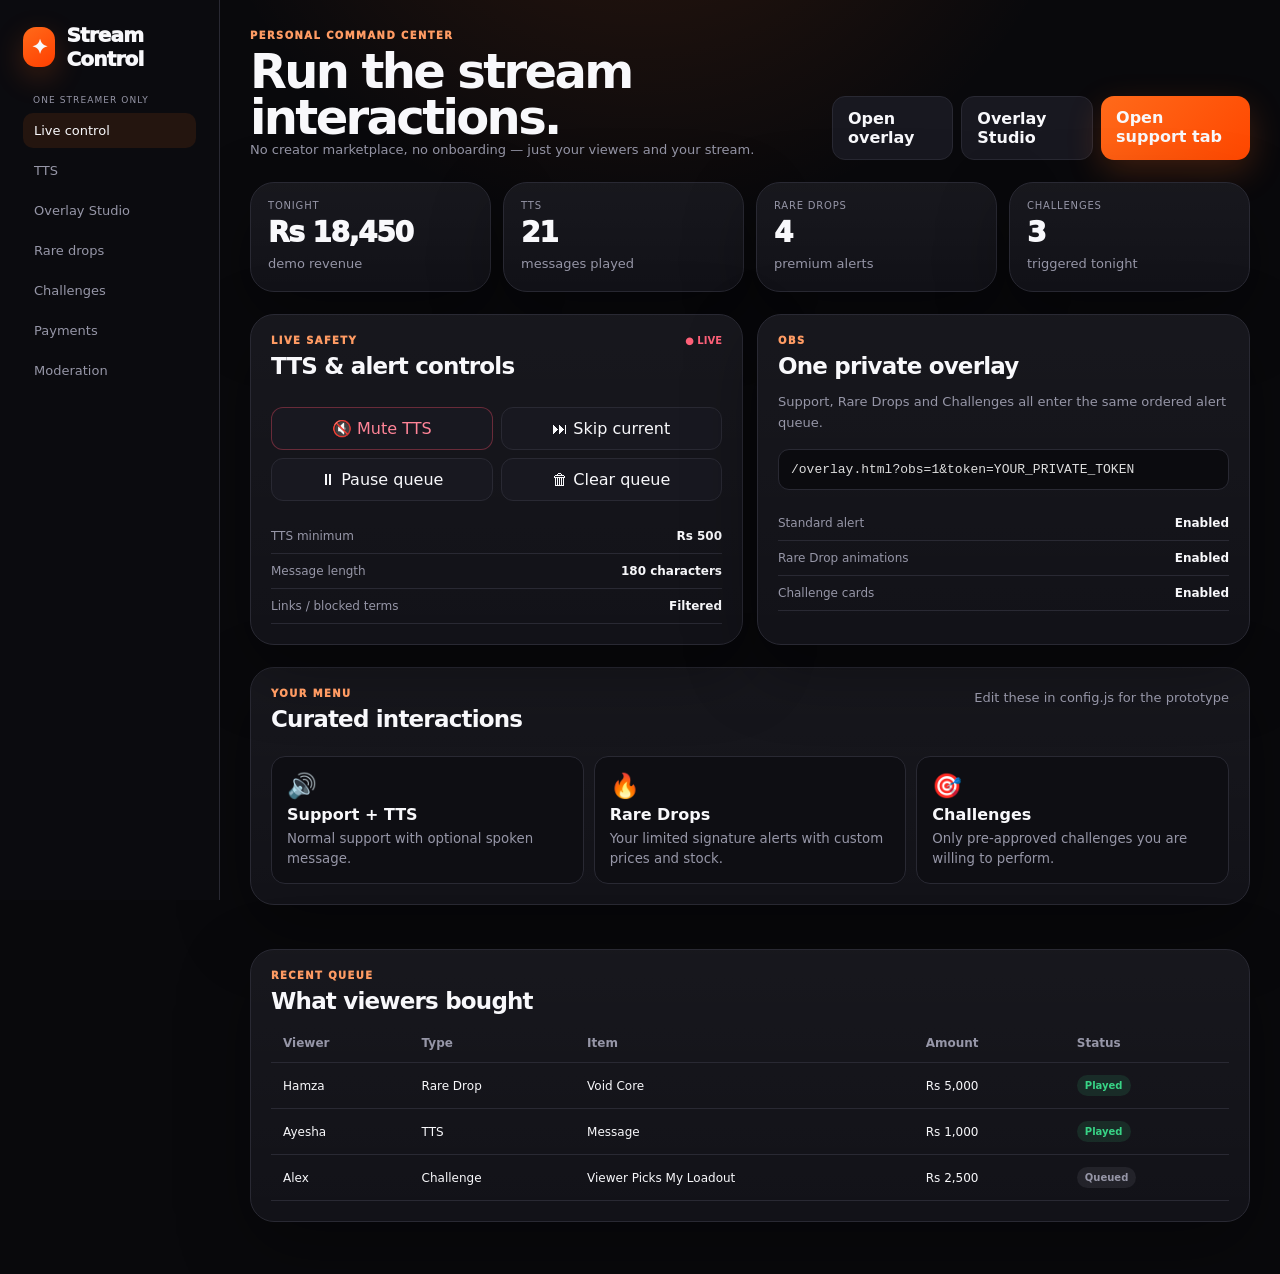
==== dashboard.html @ 55d6e889 "Add files via upload" ====
<!doctype html>
<html lang="en">
<head>
  <meta charset="utf-8"><meta name="viewport" content="width=device-width,initial-scale=1">
  <title>Personal Stream Control</title><link rel="stylesheet" href="styles.css">
</head>
<body>
<div class="dashboard">
  <aside class="sidebar">
    <div class="brand"><div class="brandmark">✦</div><span>Stream Control</span></div>
    <div class="side-caption">ONE STREAMER ONLY</div>
    <div class="sideitem active">Live control</div>
    <div class="sideitem">TTS</div>
    <div class="sideitem"><a href="overlay-editor.html" style="color:inherit;text-decoration:none">Overlay Studio</a></div>
    <div class="sideitem">Rare drops</div>
    <div class="sideitem">Challenges</div>
    <div class="sideitem">Payments</div>
    <div class="sideitem">Moderation</div>
  </aside>

  <main class="main">
    <div class="nav dashboard-head">
      <div><div class="eyebrow">PERSONAL COMMAND CENTER</div><h1>Run the stream interactions.</h1><div class="sub">No creator marketplace, no onboarding — just your viewers and your stream.</div></div>
      <div class="head-actions"><a class="btn" href="overlay.html">Open overlay</a><a class="btn" href="overlay-editor.html">Overlay Studio</a><a class="btn primary" href="index.html">Open support tab</a></div>
    </div>

    <section class="section compact-section"><div class="metrics">
      <div class="panel metric"><div class="k">Tonight</div><div class="v">Rs 18,450</div><div class="sub">demo revenue</div></div>
      <div class="panel metric"><div class="k">TTS</div><div class="v">21</div><div class="sub">messages played</div></div>
      <div class="panel metric"><div class="k">Rare drops</div><div class="v">4</div><div class="sub">premium alerts</div></div>
      <div class="panel metric"><div class="k">Challenges</div><div class="v">3</div><div class="sub">triggered tonight</div></div>
    </div></section>

    <section class="dashboard-grid">
      <div class="panel control-panel">
        <div class="panel-title"><div><div class="eyebrow">LIVE SAFETY</div><h2>TTS & alert controls</h2></div><span class="status-live">● LIVE</span></div>
        <div class="big-controls">
          <button class="control-btn danger">🔇 Mute TTS</button>
          <button class="control-btn">⏭ Skip current</button>
          <button class="control-btn">⏸ Pause queue</button>
          <button class="control-btn">🗑 Clear queue</button>
        </div>
        <div class="setting-row"><span>TTS minimum</span><strong>Rs 500</strong></div>
        <div class="setting-row"><span>Message length</span><strong>180 characters</strong></div>
        <div class="setting-row"><span>Links / blocked terms</span><strong>Filtered</strong></div>
      </div>

      <div class="panel control-panel">
        <div class="eyebrow">OBS</div><h2>One private overlay</h2>
        <p class="sub">Support, Rare Drops and Challenges all enter the same ordered alert queue.</p>
        <code class="codebox">/overlay.html?obs=1&amp;token=YOUR_PRIVATE_TOKEN</code>
        <div class="setting-row"><span>Standard alert</span><strong>Enabled</strong></div>
        <div class="setting-row"><span>Rare Drop animations</span><strong>Enabled</strong></div>
        <div class="setting-row"><span>Challenge cards</span><strong>Enabled</strong></div>
      </div>
    </section>

    <section class="section compact-section">
      <div class="panel control-panel">
        <div class="panel-title"><div><div class="eyebrow">YOUR MENU</div><h2>Curated interactions</h2></div><span class="sub">Edit these in config.js for the prototype</span></div>
        <div class="dashboard-menu-grid">
          <div class="menu-block"><span>🔊</span><b>Support + TTS</b><small>Normal support with optional spoken message.</small></div>
          <div class="menu-block"><span>🔥</span><b>Rare Drops</b><small>Your limited signature alerts with custom prices and stock.</small></div>
          <div class="menu-block"><span>🎯</span><b>Challenges</b><small>Only pre-approved challenges you are willing to perform.</small></div>
        </div>
      </div>
    </section>

    <section class="section compact-section">
      <div class="panel control-panel">
        <div class="eyebrow">RECENT QUEUE</div><h2>What viewers bought</h2>
        <table class="table"><thead><tr><th>Viewer</th><th>Type</th><th>Item</th><th>Amount</th><th>Status</th></tr></thead><tbody>
          <tr><td>Hamza</td><td>Rare Drop</td><td>Void Core</td><td>Rs 5,000</td><td><span class="badge">Played</span></td></tr>
          <tr><td>Ayesha</td><td>TTS</td><td>Message</td><td>Rs 1,000</td><td><span class="badge">Played</span></td></tr>
          <tr><td>Alex</td><td>Challenge</td><td>Viewer Picks My Loadout</td><td>Rs 2,500</td><td><span class="badge neutral">Queued</span></td></tr>
        </tbody></table>
      </div>
    </section>
  </main>
</div>
</body>
</html>
---- styles.css ----
:root{--bg:#09090c;--panel:#121218;--panel2:#181820;--text:#f8f8fb;--muted:#9696a7;--accent:#ff6a1a;--accent2:#ff9b63;--ok:#38d486;--border:#292933;--danger:#ff4d67;--shadow:0 24px 70px rgba(0,0,0,.34)}*{box-sizing:border-box}html{scroll-behavior:smooth}body{margin:0;background:radial-gradient(circle at 50% -18%,rgba(255,106,26,.16),transparent 28%),var(--bg);color:var(--text);font-family:Inter,ui-sans-serif,system-ui,-apple-system,BlinkMacSystemFont,"Segoe UI",sans-serif}button,input,textarea{font:inherit}.support-shell{max-width:1120px;margin:0 auto;padding:28px 28px 48px}.topbar,.nav{display:flex;justify-content:space-between;align-items:center;gap:16px}.brand{display:flex;align-items:center;gap:11px;font-size:20px;font-weight:950;letter-spacing:-.04em}.brandmark{width:40px;height:40px;border-radius:13px;background:linear-gradient(145deg,var(--accent),#ff3f00);display:grid;place-items:center;box-shadow:0 10px 30px rgba(255,106,26,.22)}.live-chip{display:flex;align-items:center;gap:8px;padding:9px 12px;border:1px solid var(--border);border-radius:999px;background:rgba(18,18,24,.7);font-size:11px;font-weight:900;letter-spacing:.08em}.live-chip span{width:7px;height:7px;background:#ff415f;border-radius:50%;box-shadow:0 0 12px #ff415f}.panel,.panel-soft{background:linear-gradient(180deg,rgba(255,255,255,.025),transparent),var(--panel);border:1px solid var(--border);box-shadow:var(--shadow)}.panel{border-radius:24px}.panel-soft{border-radius:18px}.stream-head{margin-top:24px;padding:18px 20px;display:flex;justify-content:space-between;align-items:center;gap:18px}.profile{display:flex;align-items:center;gap:14px}.avatar{width:52px;height:52px;border-radius:16px;background:linear-gradient(145deg,#292934,#101015);display:grid;place-items:center;font-size:25px}.name{font-size:20px;font-weight:950}.verified{color:#58a8ff}.sub,.mini-note{color:var(--muted);font-size:13px;line-height:1.55}.mini-note{max-width:340px;text-align:right}.interaction-tabs{display:grid;grid-template-columns:repeat(3,1fr);gap:10px;margin:18px 0 30px}.interaction-tab{border:1px solid var(--border);background:#101015;color:var(--text);border-radius:16px;padding:14px 16px;display:grid;grid-template-columns:auto 1fr;grid-template-rows:auto auto;column-gap:10px;text-align:left;cursor:pointer;transition:.2s}.interaction-tab>span{grid-row:1/3;font-size:24px;align-self:center}.interaction-tab strong{font-size:14px}.interaction-tab small{color:var(--muted);margin-top:2px}.interaction-tab.active{border-color:rgba(255,106,26,.68);background:rgba(255,106,26,.09);box-shadow:0 0 0 1px rgba(255,106,26,.12) inset}.interaction-panel{display:none}.interaction-panel.active{display:block;animation:fadeUp .3s ease}.section-heading{display:flex;justify-content:space-between;align-items:flex-end;gap:20px;margin:0 0 22px}.eyebrow{color:var(--accent2);font-size:10px;font-weight:950;letter-spacing:.14em;margin-bottom:7px}.section-heading h1,.dashboard-head h1{font-size:clamp(36px,6vw,64px);line-height:.96;letter-spacing:-.055em;margin:0}.section-heading h1 span{color:var(--accent)}.section-copy{color:var(--muted);max-width:680px;line-height:1.55;margin:12px 0 0}.price-pill{background:rgba(255,106,26,.09);border:1px solid rgba(255,106,26,.3);border-radius:999px;padding:10px 14px;color:var(--muted);font-size:12px;white-space:nowrap}.price-pill b{color:var(--text)}.two-col{display:grid;grid-template-columns:1.35fr .65fr;gap:16px;align-items:start}.content-card,.checkout-card{padding:22px}.checkout-card{position:sticky;top:20px}.label{font-size:12px;font-weight:800;color:var(--muted);margin-bottom:8px}.gap-top{margin-top:14px}.amounts{display:grid;grid-template-columns:repeat(4,1fr);gap:9px;margin-bottom:10px}.amount{padding:13px 8px;border:1px solid var(--border);border-radius:13px;background:var(--panel2);color:var(--text);font-weight:900;cursor:pointer}.amount.active{border-color:var(--accent);background:rgba(255,106,26,.11);box-shadow:0 0 0 1px rgba(255,106,26,.22) inset}.field{width:100%;border:1px solid var(--border);background:#0d0d12;color:var(--text);border-radius:13px;padding:13px 14px;outline:none}.field:focus{border-color:var(--accent)}textarea.field{resize:vertical}.message-meta{text-align:right;color:var(--muted);font-size:11px;margin-top:5px}.tts-card{margin-top:12px;border:1px solid rgba(255,106,26,.4);border-radius:15px;padding:13px;display:flex;align-items:center;gap:11px;background:rgba(255,106,26,.065);cursor:pointer}.tts-card.disabled{opacity:.45;border-color:var(--border);background:var(--panel2);cursor:not-allowed}.tts-card input{accent-color:var(--accent);width:18px;height:18px}.tts-icon{font-size:22px}.tts-copy{display:flex;flex-direction:column;flex:1}.tts-copy strong{font-size:13px}.tts-copy small{color:var(--muted);font-size:11px;margin-top:2px}.tts-status,.tts-mini{border-radius:999px;background:rgba(255,106,26,.13);color:var(--accent2);font-size:9px;font-weight:950;letter-spacing:.08em;padding:5px 7px}.checkout-price{font-size:38px;font-weight:950;letter-spacing:-.05em;margin:7px 0 20px}.summary-line{display:flex;justify-content:space-between;gap:18px;border-bottom:1px solid var(--border);padding:11px 0;font-size:12px}.summary-line span{color:var(--muted)}.summary-line b{text-align:right}.divider{height:12px}.btn{border:1px solid var(--border);border-radius:13px;background:var(--panel2);color:var(--text);padding:12px 15px;text-decoration:none;font-weight:850;cursor:pointer}.btn.primary{border:0;background:linear-gradient(135deg,var(--accent),#ff4700);box-shadow:0 12px 34px rgba(255,106,26,.22)}.btn:disabled{opacity:.4;cursor:not-allowed}.full{width:100%}.payment-hints{display:flex;justify-content:space-between;gap:10px;color:var(--muted);font-size:10px;margin-top:12px}.notice{color:var(--ok);font-size:11px;line-height:1.5;margin-top:10px}.card-grid{display:grid;grid-template-columns:repeat(3,1fr);gap:14px}.shop-card{border:1px solid var(--border);border-radius:22px;background:linear-gradient(180deg,rgba(255,255,255,.025),transparent),var(--panel);color:var(--text);padding:20px;text-align:left;cursor:pointer;box-shadow:var(--shadow);min-height:260px;transition:.2s;display:flex;flex-direction:column}.shop-card:hover{transform:translateY(-3px);border-color:#444450}.shop-card.selected{border-color:var(--accent);box-shadow:0 0 0 1px rgba(255,106,26,.25) inset,0 20px 60px rgba(0,0,0,.35)}.shop-card-top,.shop-card-bottom{display:flex;align-items:center;justify-content:space-between;gap:12px}.shop-icon{font-size:38px}.rarity-tag,.challenge-tag{font-size:9px;font-weight:950;letter-spacing:.12em;padding:6px 8px;border-radius:999px;background:rgba(255,106,26,.12);color:var(--accent2)}.rarity-epic .rarity-tag{background:rgba(160,97,255,.14);color:#c6a4ff}.rarity-legendary .rarity-tag{background:rgba(255,198,74,.14);color:#ffd370}.shop-card h3{font-size:23px;letter-spacing:-.035em;margin:24px 0 8px}.shop-card p{color:var(--muted);font-size:13px;line-height:1.55;margin:0;flex:1}.shop-card-bottom{border-top:1px solid var(--border);padding-top:15px;margin-top:20px}.shop-card-bottom b{font-size:18px}.shop-card-bottom span{color:var(--muted);font-size:11px}.rules{color:#c6c6d2;font-size:11px;line-height:1.45;background:#0d0d12;border-radius:10px;padding:9px;margin-top:12px}.challenge-tag{background:rgba(63,190,255,.12);color:#84d9ff}.purchase-drawer{margin-top:16px;padding:18px;display:grid;grid-template-columns:.8fr 1.2fr;gap:18px;align-items:center}.purchase-drawer h3{margin:0 0 6px;font-size:19px}.drawer-actions{display:grid;grid-template-columns:1fr 1.3fr auto;gap:8px}.compact{padding:11px 12px}.support-footer{display:flex;justify-content:center;gap:22px;flex-wrap:wrap;color:var(--muted);font-size:11px;padding:34px 0 0}.dashboard{display:grid;grid-template-columns:220px 1fr;min-height:100vh}.sidebar{border-right:1px solid var(--border);padding:23px;background:#0b0b0f;position:sticky;top:0;height:100vh}.side-caption{font-size:9px;letter-spacing:.12em;color:var(--muted);margin:24px 10px 8px}.sideitem{padding:10px 11px;margin:5px 0;border-radius:10px;color:var(--muted);font-size:13px}.sideitem.active{color:var(--text);background:rgba(255,106,26,.1)}.main{padding:30px}.dashboard-head{align-items:flex-end}.dashboard-head h1{font-size:48px}.head-actions{display:flex;gap:8px}.section{padding:32px 0}.compact-section{padding:22px 0}.metrics{display:grid;grid-template-columns:repeat(4,1fr);gap:12px}.metric{padding:17px}.metric .k{color:var(--muted);font-size:10px;text-transform:uppercase;letter-spacing:.08em}.metric .v{font-size:28px;font-weight:950;letter-spacing:-.045em;margin:5px 0}.dashboard-grid{display:grid;grid-template-columns:1fr 1fr;gap:14px}.control-panel{padding:20px}.panel-title{display:flex;justify-content:space-between;gap:12px;align-items:flex-start}.control-panel h2{margin:0 0 10px;font-size:23px;letter-spacing:-.035em}.status-live{font-size:10px;font-weight:900;color:#ff6179}.big-controls{display:grid;grid-template-columns:1fr 1fr;gap:8px;margin:18px 0}.control-btn{border:1px solid var(--border);background:var(--panel2);color:var(--text);border-radius:12px;padding:11px;cursor:pointer}.control-btn.danger{border-color:rgba(255,77,103,.35);color:#ff8497}.setting-row{display:flex;justify-content:space-between;gap:12px;padding:10px 0;border-bottom:1px solid var(--border);font-size:12px}.setting-row span{color:var(--muted)}.codebox{display:block;padding:12px;background:#0b0b0f;border:1px solid var(--border);border-radius:11px;color:#ddd;margin:16px 0;overflow:auto}.dashboard-menu-grid{display:grid;grid-template-columns:repeat(3,1fr);gap:10px;margin-top:14px}.menu-block{background:#0e0e13;border:1px solid var(--border);border-radius:14px;padding:15px;display:grid;gap:5px}.menu-block span{font-size:24px}.menu-block small{color:var(--muted);line-height:1.45}.table{width:100%;border-collapse:collapse;margin-top:10px}.table th,.table td{text-align:left;border-bottom:1px solid var(--border);padding:12px;font-size:12px}.table th{color:var(--muted)}.badge{display:inline-flex;background:rgba(56,212,134,.12);color:var(--ok);padding:5px 8px;border-radius:999px;font-size:10px;font-weight:850}.badge.neutral{background:rgba(150,150,167,.12);color:var(--muted)}.overlay-body{background:transparent;overflow:hidden}.alertbox{width:700px;max-width:90vw;margin:80px auto;opacity:0;transform:translateY(25px) scale(.96);background:linear-gradient(145deg,rgba(18,18,24,.97),rgba(8,8,11,.95));border:1px solid rgba(255,106,26,.45);border-radius:28px;padding:22px 24px;display:flex;align-items:center;gap:20px;box-shadow:0 28px 80px rgba(0,0,0,.5),0 0 55px rgba(255,106,26,.13)}.alertbox.show{animation:alertIn .5s cubic-bezier(.2,.9,.25,1) forwards}.flare{width:82px;height:82px;flex:0 0 82px;border-radius:24px;background:radial-gradient(circle at 38% 30%,#ffd2b4,var(--accent) 38%,#8d2b00);display:grid;place-items:center;font-size:38px;box-shadow:0 0 35px rgba(255,106,26,.45)}.alertcopy{min-width:0}.alert-label{font-size:9px;font-weight:950;letter-spacing:.14em;color:var(--accent2);margin-bottom:4px}.who{font-size:24px;font-weight:950;letter-spacing:-.035em}.amt{color:var(--accent)}.event-title{font-size:21px;font-weight:900;margin-top:3px}.msg{font-size:14px;color:#d0d0d9;margin-top:6px}.tts-mini{display:inline-flex;margin-top:9px}.alert-epic{border-color:rgba(169,109,255,.7);box-shadow:0 28px 80px rgba(0,0,0,.5),0 0 85px rgba(135,79,255,.22)}.alert-epic .flare{background:radial-gradient(circle at 38% 30%,#e5d4ff,#8749e9 42%,#26113d)}.alert-epic .alert-label{color:#cbaaff}.alert-legendary{border-color:rgba(255,205,91,.78);box-shadow:0 28px 80px rgba(0,0,0,.5),0 0 100px rgba(255,184,61,.25)}.alert-legendary .flare{background:radial-gradient(circle at 38% 30%,#fff2b8,#e4a52b 42%,#6d3f00)}.alert-legendary .alert-label{color:#ffd778}.alert-challenge{border-color:rgba(90,204,255,.65);box-shadow:0 28px 80px rgba(0,0,0,.5),0 0 70px rgba(70,186,255,.18)}.alert-challenge .flare{background:radial-gradient(circle at 38% 30%,#d3f4ff,#2ba6de 42%,#073c5b)}.alert-challenge .alert-label{color:#82d7ff}.overlay-controls{position:fixed;bottom:14px;left:50%;transform:translateX(-50%);display:flex;gap:6px;opacity:.2}.overlay-controls:hover{opacity:1}.overlay-controls button{border:1px solid #333;background:#111;color:#eee;border-radius:8px;padding:6px 8px;font-size:10px}@keyframes alertIn{to{opacity:1;transform:none}}@keyframes fadeUp{from{opacity:0;transform:translateY(7px)}to{opacity:1;transform:none}}@media(max-width:900px){.two-col,.dashboard-grid{grid-template-columns:1fr}.checkout-card{position:static}.card-grid{grid-template-columns:1fr 1fr}.purchase-drawer{grid-template-columns:1fr}.drawer-actions{grid-template-columns:1fr}.metrics{grid-template-columns:1fr 1fr}.dashboard{grid-template-columns:1fr}.sidebar{display:none}.dashboard-menu-grid{grid-template-columns:1fr}}
@media(max-width:620px){.support-shell,.main{padding:18px}.stream-head{align-items:flex-start}.mini-note{display:none}.interaction-tabs{grid-template-columns:1fr}.interaction-tab{padding:11px 13px}.section-heading{align-items:flex-start;flex-direction:column}.amounts{grid-template-columns:1fr 1fr}.card-grid,.metrics{grid-template-columns:1fr}.payment-hints,.support-footer{flex-direction:column}.dashboard-head{align-items:flex-start;flex-direction:column}.dashboard-head h1{font-size:38px}.head-actions{width:100%}.head-actions .btn{flex:1;text-align:center}.alertbox{margin-top:40px;padding:16px}.flare{width:64px;height:64px;flex-basis:64px;border-radius:19px}.who{font-size:18px}}

.drop-media{width:110px;height:110px;flex:0 0 110px;border-radius:20px;overflow:hidden;background:#07070a;border:1px solid rgba(255,255,255,.08)}.drop-media img,.drop-media video{width:100%;height:100%;object-fit:cover;display:block}.drop-media[hidden]{display:none}@media(max-width:620px){.drop-media{width:76px;height:76px;flex-basis:76px}}

/* Viewer demo alerts */
.demo-tab-btn{position:relative}.demo-tab-btn::after{content:'FREE';position:absolute;right:9px;top:8px;font-size:8px;font-weight:950;letter-spacing:.08em;color:#9ef0bf;background:rgba(56,212,134,.12);border:1px solid rgba(56,212,134,.2);padding:3px 5px;border-radius:999px}.demo-live-pill{display:inline-flex;align-items:center;gap:8px;border:1px solid rgba(56,212,134,.25);background:rgba(56,212,134,.07);color:#9ef0bf;border-radius:999px;padding:9px 12px;font-size:10px;font-weight:900;letter-spacing:.08em}.demo-live-pill span{width:7px;height:7px;border-radius:50%;background:#38d486;box-shadow:0 0 14px rgba(56,212,134,.75)}.demo-type-grid{display:grid;grid-template-columns:repeat(3,1fr);gap:10px}.demo-type{border:1px solid var(--border);background:#0d0d12;color:var(--text);border-radius:16px;padding:14px;text-align:left;cursor:pointer;display:flex;flex-direction:column;gap:5px;min-height:118px;transition:.18s}.demo-type:hover{transform:translateY(-2px);border-color:#444450}.demo-type.active{border-color:var(--accent);background:rgba(255,106,26,.08);box-shadow:0 0 0 1px rgba(255,106,26,.16) inset}.demo-type-icon{font-size:26px}.demo-type strong{font-size:12px}.demo-type small{font-size:10px;color:var(--muted);line-height:1.35}.demo-preview-icon{font-size:52px;margin:5px 0 10px}.demo-send-card h3{font-size:25px;margin:0 0 8px}.demo-viewer-notice{min-height:38px;margin-top:12px;border-radius:11px;padding:10px 11px;font-size:11px;line-height:1.45;display:none}.demo-viewer-notice.show{display:block}.demo-viewer-notice.ok{background:rgba(56,212,134,.09);border:1px solid rgba(56,212,134,.22);color:#9ef0bf}.demo-viewer-notice.error{background:rgba(255,77,103,.08);border:1px solid rgba(255,77,103,.2);color:#ff9cab}.demo-disclaimer{font-size:9px;color:var(--muted);line-height:1.45;margin-top:10px}.btn.cooldown{opacity:.55;cursor:not-allowed}.demo-offline{opacity:.55;pointer-events:none}@media(max-width:900px){.demo-type-grid{grid-template-columns:1fr}}@media(max-width:620px){.demo-tab-btn::after{right:6px;top:5px}.demo-type-grid{grid-template-columns:1fr}.demo-preview-icon{font-size:42px}}
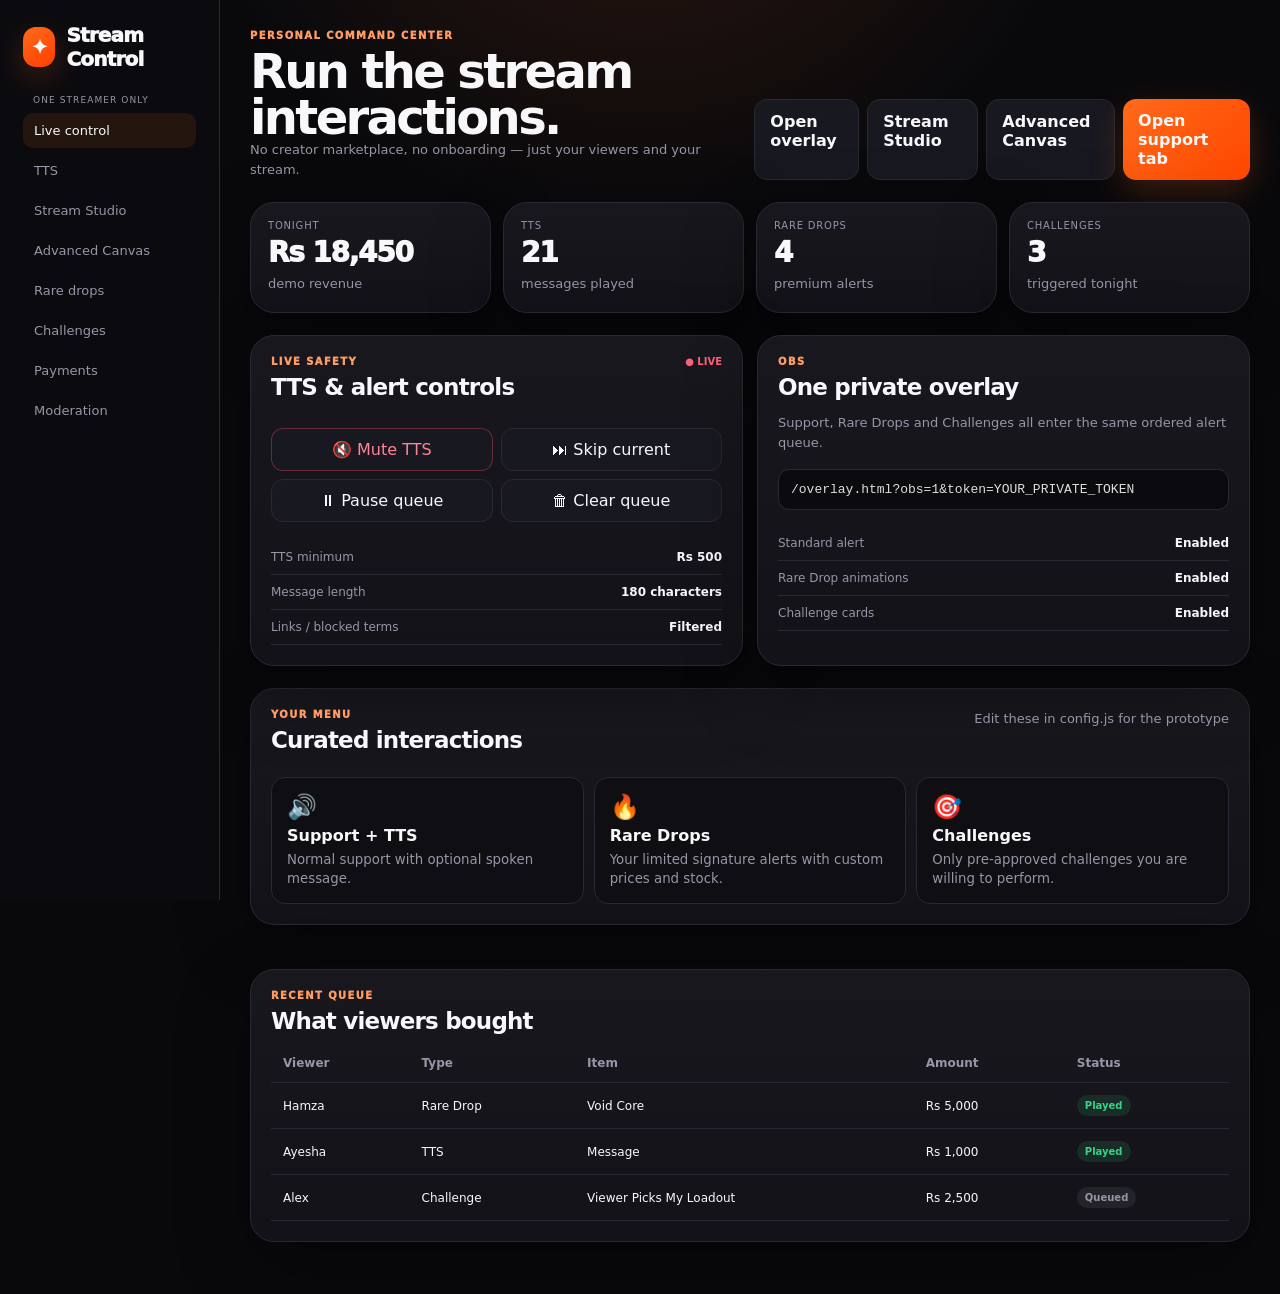
==== commit ca86dc76: "Add files via upload" ====
--- a/dashboard.html
+++ b/dashboard.html
@@ -11,7 +11,8 @@
     <div class="side-caption">ONE STREAMER ONLY</div>
     <div class="sideitem active">Live control</div>
     <div class="sideitem">TTS</div>
-    <div class="sideitem"><a href="overlay-editor.html" style="color:inherit;text-decoration:none">Overlay Studio</a></div>
+    <div class="sideitem"><a href="stream-studio.html" style="color:inherit;text-decoration:none">Stream Studio</a></div>
+    <div class="sideitem"><a href="overlay-editor.html" style="color:inherit;text-decoration:none">Advanced Canvas</a></div>
     <div class="sideitem">Rare drops</div>
     <div class="sideitem">Challenges</div>
     <div class="sideitem">Payments</div>
@@ -21,7 +22,7 @@
   <main class="main">
     <div class="nav dashboard-head">
       <div><div class="eyebrow">PERSONAL COMMAND CENTER</div><h1>Run the stream interactions.</h1><div class="sub">No creator marketplace, no onboarding — just your viewers and your stream.</div></div>
-      <div class="head-actions"><a class="btn" href="overlay.html">Open overlay</a><a class="btn" href="overlay-editor.html">Overlay Studio</a><a class="btn primary" href="index.html">Open support tab</a></div>
+      <div class="head-actions"><a class="btn" href="overlay.html">Open overlay</a><a class="btn" href="stream-studio.html">Stream Studio</a><a class="btn" href="overlay-editor.html">Advanced Canvas</a><a class="btn primary" href="index.html">Open support tab</a></div>
     </div>
 
     <section class="section compact-section"><div class="metrics">
--- a/styles.css
+++ b/styles.css
@@ -5,3 +5,12 @@
 
 /* Viewer demo alerts */
 .demo-tab-btn{position:relative}.demo-tab-btn::after{content:'FREE';position:absolute;right:9px;top:8px;font-size:8px;font-weight:950;letter-spacing:.08em;color:#9ef0bf;background:rgba(56,212,134,.12);border:1px solid rgba(56,212,134,.2);padding:3px 5px;border-radius:999px}.demo-live-pill{display:inline-flex;align-items:center;gap:8px;border:1px solid rgba(56,212,134,.25);background:rgba(56,212,134,.07);color:#9ef0bf;border-radius:999px;padding:9px 12px;font-size:10px;font-weight:900;letter-spacing:.08em}.demo-live-pill span{width:7px;height:7px;border-radius:50%;background:#38d486;box-shadow:0 0 14px rgba(56,212,134,.75)}.demo-type-grid{display:grid;grid-template-columns:repeat(3,1fr);gap:10px}.demo-type{border:1px solid var(--border);background:#0d0d12;color:var(--text);border-radius:16px;padding:14px;text-align:left;cursor:pointer;display:flex;flex-direction:column;gap:5px;min-height:118px;transition:.18s}.demo-type:hover{transform:translateY(-2px);border-color:#444450}.demo-type.active{border-color:var(--accent);background:rgba(255,106,26,.08);box-shadow:0 0 0 1px rgba(255,106,26,.16) inset}.demo-type-icon{font-size:26px}.demo-type strong{font-size:12px}.demo-type small{font-size:10px;color:var(--muted);line-height:1.35}.demo-preview-icon{font-size:52px;margin:5px 0 10px}.demo-send-card h3{font-size:25px;margin:0 0 8px}.demo-viewer-notice{min-height:38px;margin-top:12px;border-radius:11px;padding:10px 11px;font-size:11px;line-height:1.45;display:none}.demo-viewer-notice.show{display:block}.demo-viewer-notice.ok{background:rgba(56,212,134,.09);border:1px solid rgba(56,212,134,.22);color:#9ef0bf}.demo-viewer-notice.error{background:rgba(255,77,103,.08);border:1px solid rgba(255,77,103,.2);color:#ff9cab}.demo-disclaimer{font-size:9px;color:var(--muted);line-height:1.45;margin-top:10px}.btn.cooldown{opacity:.55;cursor:not-allowed}.demo-offline{opacity:.55;pointer-events:none}@media(max-width:900px){.demo-type-grid{grid-template-columns:1fr}}@media(max-width:620px){.demo-tab-btn::after{right:6px;top:5px}.demo-type-grid{grid-template-columns:1fr}.demo-preview-icon{font-size:42px}}
+
+
+/* V4 integrated demo + TTS voices */
+.voice-picker{margin-top:14px}.voice-help{font-size:12px;color:var(--muted,#999);margin-top:7px;line-height:1.45}.demo-inline-btn{margin-top:10px}.btn.ghost{background:rgba(255,255,255,.045);border:1px solid rgba(255,255,255,.14);color:#fff}.btn.ghost:hover{border-color:rgba(255,106,26,.6);background:rgba(255,106,26,.08)}
+.voice-preview-btn{margin-top:8px;width:100%;padding:10px 12px;font-size:13px}
+.global-toast{position:fixed;left:50%;bottom:28px;transform:translate(-50%,18px);z-index:9999;background:#17171d;border:1px solid rgba(255,106,26,.45);box-shadow:0 12px 40px rgba(0,0,0,.45);color:#fff;padding:12px 18px;border-radius:12px;opacity:0;pointer-events:none;transition:.22s ease;max-width:min(560px,calc(100vw - 28px));font-size:14px}.global-toast.show{opacity:1;transform:translate(-50%,0)}
+/* V6 viewer-first UX */
+.viewer-intro{display:flex;justify-content:space-between;gap:18px;align-items:center;margin-bottom:12px;padding:14px 16px}.intro-copy{display:flex;gap:9px;align-items:center;flex-wrap:wrap}.intro-copy>span:last-child{color:var(--muted);font-size:12px}.status-dot{width:8px;height:8px;border-radius:50%;background:#35d07f;box-shadow:0 0 14px #35d07f}.how-btn,.filter-chip{background:#15151b;color:#ddd;border:1px solid #292931;border-radius:999px;padding:9px 13px;cursor:pointer}.quick-guide{display:grid;grid-template-columns:repeat(3,1fr);gap:8px;margin:10px 0 14px}.quick-guide>div{background:#101014;border:1px solid #222229;border-radius:14px;padding:11px 13px;display:grid;grid-template-columns:28px 1fr;column-gap:9px}.quick-guide span{grid-row:1/3;width:25px;height:25px;border-radius:50%;background:#2a1710;color:#ff7a2b;display:grid;place-items:center;font-weight:800}.quick-guide b{font-size:12px}.quick-guide small{color:var(--muted);font-size:10px}.label-row,.name-row{display:flex;gap:10px;align-items:center;justify-content:space-between}.helper-chip{font-size:9px;color:#ff9b60;background:#2b170f;border:1px solid #5d2a11;border-radius:99px;padding:5px 8px}.name-row .field{flex:1}.mini-toggle{font-size:11px;color:#bbb;white-space:nowrap}.support-options{display:grid;grid-template-columns:1fr 1fr;gap:8px;margin-top:10px}.mini-option{display:flex;gap:8px;align-items:flex-start;background:#111117;border:1px solid #292931;padding:10px;border-radius:12px;cursor:pointer}.mini-option span{display:flex;flex-direction:column}.mini-option b{font-size:11px}.mini-option small{font-size:9px;color:var(--muted)}.voice-cards{display:grid;grid-template-columns:repeat(3,1fr);gap:7px;margin-bottom:8px}.voice-card{position:relative;text-align:left;background:#111117;color:#ddd;border:1px solid #292931;border-radius:11px;padding:9px;cursor:pointer;min-height:58px}.voice-card.active{border-color:#ff6a1a;background:#24150f;box-shadow:0 0 0 1px #ff6a1a33}.voice-card b{display:block;font-size:11px}.voice-card small{font-size:8px;color:#999}.voice-badge{position:absolute;top:5px;right:5px;font-size:7px;background:#ff6a1a;color:#fff;border-radius:99px;padding:2px 4px}.hidden-select{position:absolute!important;opacity:0!important;pointer-events:none!important;width:1px!important;height:1px!important}.micro-trust{font-size:9px;color:#888;margin-top:8px;text-align:center}.filter-row{display:flex;gap:7px;margin:0 0 10px;flex-wrap:wrap}.filter-chip.active{border-color:#ff6a1a;color:white;background:#26150f}.shop-card{transition:transform .18s ease,border-color .18s ease,background .18s ease}.shop-card:hover{transform:translateY(-3px)}.shop-card .featured-pill{font-size:8px;color:#ffb27f}.checkout-modal{position:fixed;inset:0;z-index:1000;display:none}.checkout-modal.open{display:block}.checkout-backdrop{position:absolute;inset:0;background:#000b;backdrop-filter:blur(5px)}.checkout-sheet{position:absolute;right:18px;top:18px;bottom:18px;width:min(440px,calc(100vw - 36px));background:#101014;border:1px solid #2d2d35;border-radius:20px;padding:24px;overflow:auto;box-shadow:0 20px 80px #000}.checkout-close{position:absolute;top:12px;right:14px;background:#1b1b21;border:1px solid #303039;color:#fff;border-radius:50%;width:32px;height:32px;cursor:pointer}.checkout-sheet h2{font-size:25px;margin:8px 0 14px}.checkout-summary{background:#15151b;border:1px solid #292931;border-radius:14px;padding:14px}.checkout-item{display:flex;justify-content:space-between;gap:18px;padding:6px 0;font-size:11px}.checkout-item span{color:#8d8d97}.payment-method-list{display:grid;gap:8px;margin-top:8px}.payment-method{display:flex;align-items:center;gap:11px;text-align:left;background:#14141a;border:1px solid #2b2b34;color:#eee;border-radius:13px;padding:12px;cursor:pointer}.payment-method.active{border-color:#ff6a1a;background:#21150f}.payment-method .pay-icon{font-size:20px}.payment-method span{display:flex;flex-direction:column}.payment-method small{color:#8e8e98;font-size:9px}.checkout-trust{display:grid;gap:4px;color:#8d8d98;font-size:9px;margin:13px 0}.checkout-pay{margin-top:8px}.how-sheet{max-width:520px}.how-list{display:grid;gap:10px}.how-list>div{background:#15151b;border:1px solid #292931;border-radius:13px;padding:13px;display:flex;flex-direction:column;gap:4px}.how-list span{color:#9a9aa4;font-size:11px}
+@media(max-width:760px){.quick-guide{grid-template-columns:1fr}.viewer-intro{align-items:flex-start}.voice-cards{grid-template-columns:1fr 1fr}.support-options{grid-template-columns:1fr}.checkout-sheet{inset:auto 8px 8px 8px;width:auto;max-height:88vh}.helper-chip{display:none}.interaction-tabs{position:sticky;top:0;z-index:30;background:#09090c;padding:8px 0}.checkout-card{position:sticky;bottom:8px;z-index:20}.checkout-card .summary-line,.checkout-card .divider,.checkout-card .payment-hints,.checkout-card .micro-trust{display:none}.checkout-price{font-size:24px}.two-col{gap:8px}}
